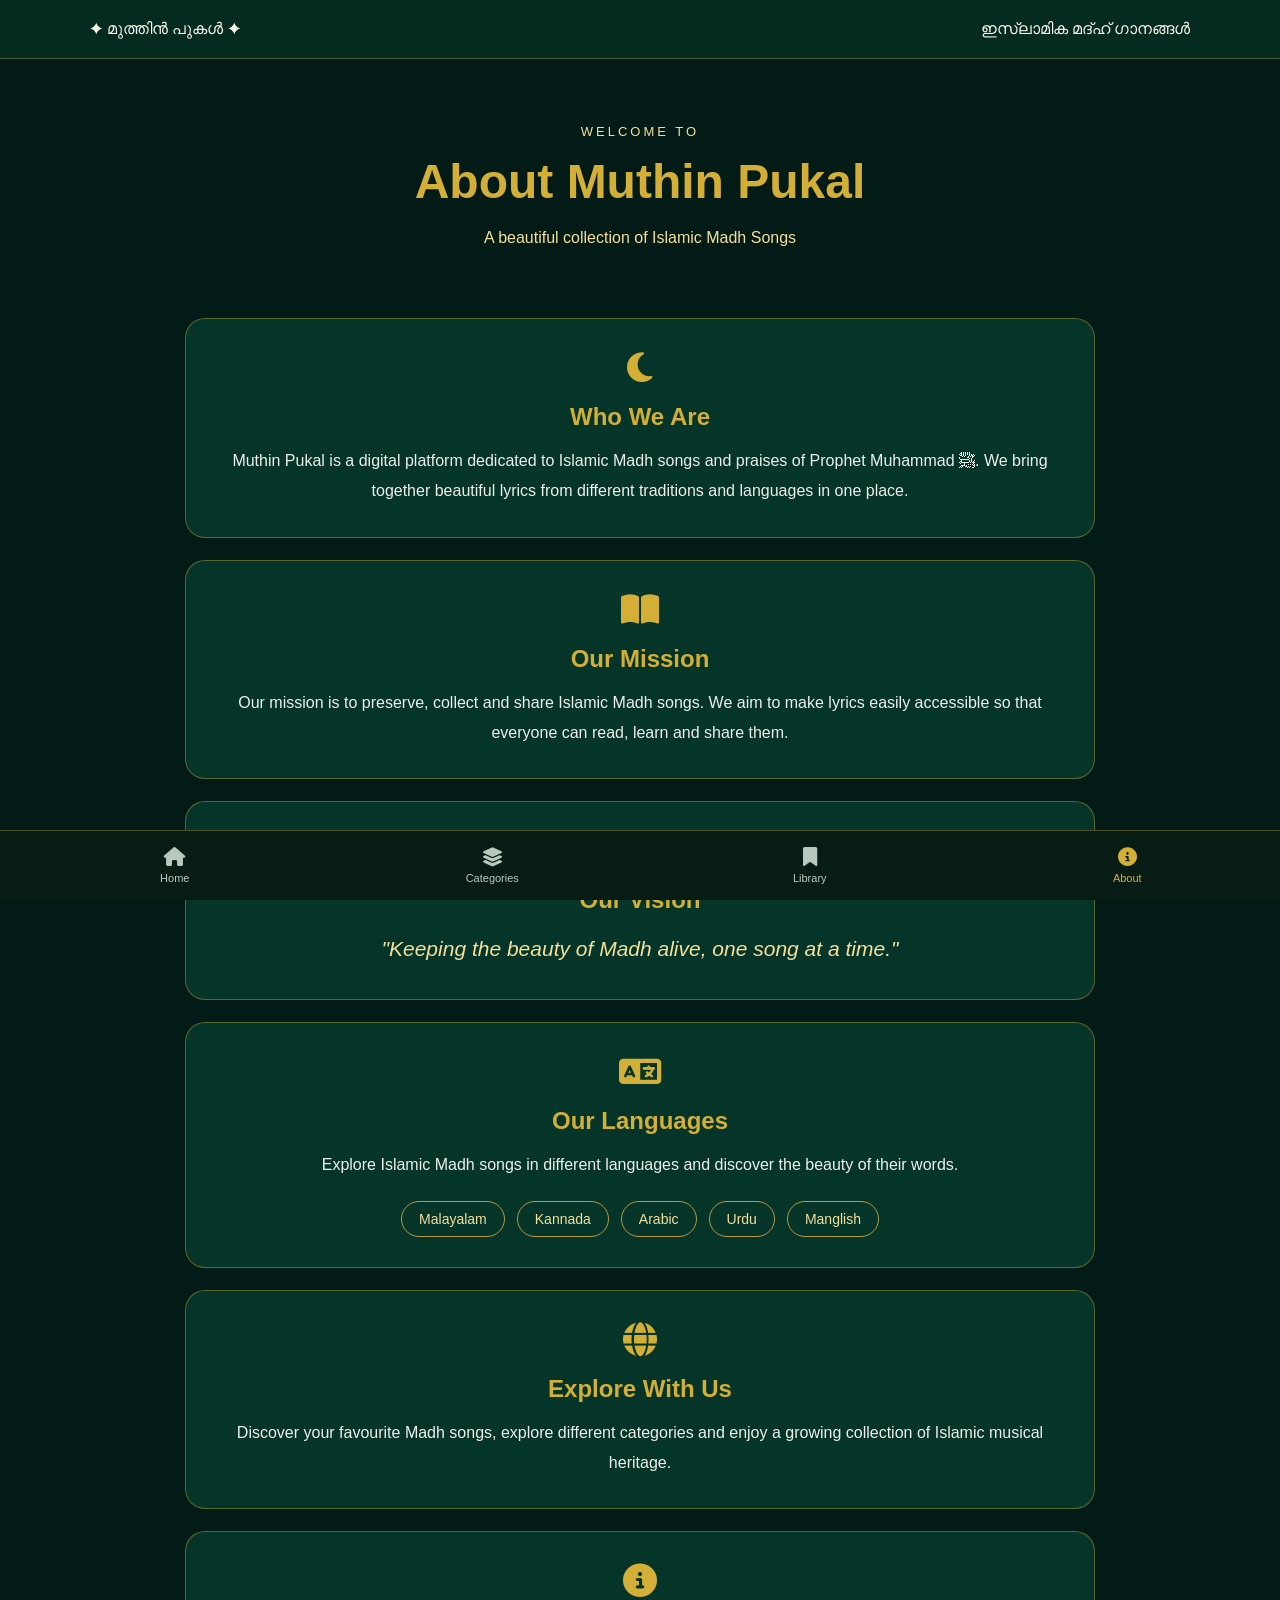
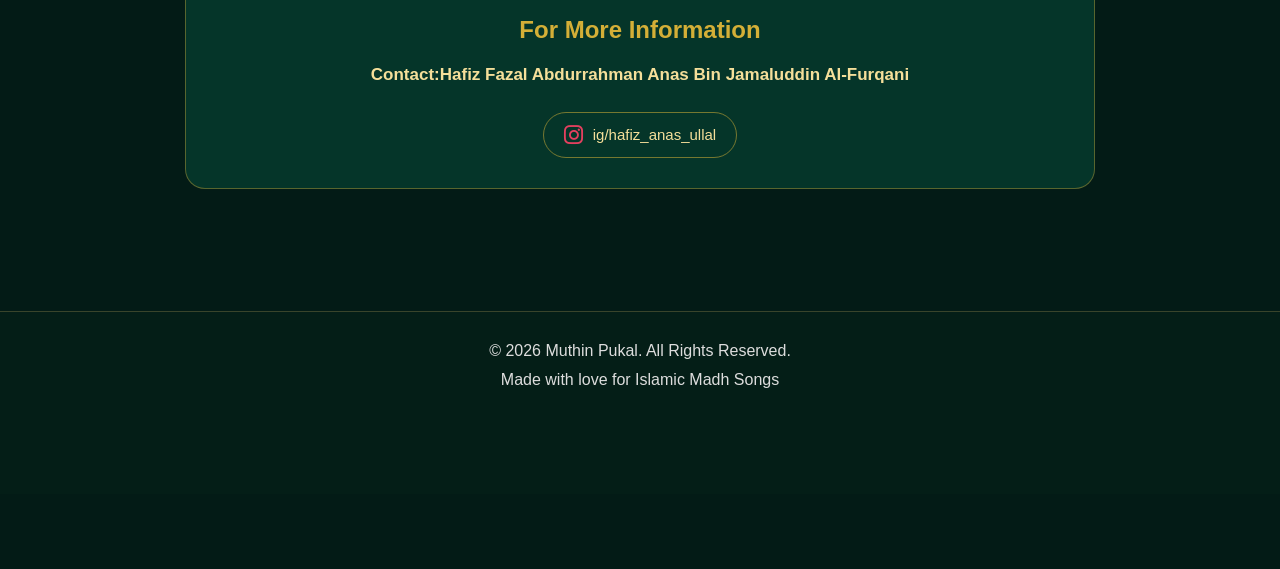
==== about.html @ 0bb001c9 "Add information section to about page" ====
<!DOCTYPE html>
<html lang="ml">
<head>
<meta charset="UTF-8">
<meta name="viewport" content="width=device-width, initial-scale=1.0">
<title>About Us | Muthin Pukal</title>

<link rel="stylesheet" href="style.css">
<link rel="stylesheet" href="https://cdnjs.cloudflare.com/ajax/libs/font-awesome/6.7.2/css/all.min.css">

<style>
.about-hero {
    text-align:center;
    padding:65px 20px 45px;
}

.about-hero .small-title {
    color:#f5df9a;
    letter-spacing:3px;
    font-size:13px;
}

.about-hero h1 {
    color:#d4af37;
    font-size:clamp(32px,5vw,48px);
    margin:15px 0;
}

.about-hero p {
    color:#f5df9a;
    font-size:16px;
    line-height:1.8;
}

.about-container {
    max-width:950px;
    margin:0 auto;
    padding:20px 20px 100px;
}

.about-card {
    background:rgba(7,61,48,.78);
    border:1px solid rgba(212,175,55,.4);
    border-radius:20px;
    padding:30px;
    margin-bottom:22px;
    text-align:center;
    transition:.3s;
}

.about-card:hover {
    transform:translateY(-4px);
    border-color:#d4af37;
}

.about-icon {
    color:#d4af37;
    font-size:34px;
    margin-bottom:15px;
}

.about-card h2 {
    color:#d4af37;
    margin-bottom:15px;
}

.about-card p {
    color:#eee;
    line-height:1.9;
    font-size:16px;
}

.about-quote {
    color:#f5df9a !important;
    font-size:21px !important;
    font-style:italic;
}

.language-list {
    display:flex;
    justify-content:center;
    flex-wrap:wrap;
    gap:12px;
    margin-top:20px;
}

.language-list span {
    color:#f5df9a;
    border:1px solid #b99a38;
    padding:9px 17px;
    border-radius:25px;
    font-size:14px;
}

/* For More Information */
.information-name {
    color:#f5df9a !important;
    font-size:17px !important;
    font-weight:600;
    margin:15px 0 20px;
}

.instagram-link {
    display:inline-flex;
    align-items:center;
    justify-content:center;
    gap:10px;
    color:#f5df9a;
    text-decoration:none;
    border:1px solid rgba(212,175,55,.55);
    padding:11px 20px;
    border-radius:30px;
    transition:.3s;
    font-size:15px;
}

.instagram-link i {
    font-size:22px;
    color:#E4405F;
}

.instagram-link:hover {
    background:rgba(212,175,55,.12);
    border-color:#d4af37;
    transform:translateY(-3px);
}

.about-footer {
    text-align:center;
    padding:25px 15px 100px;
    color:#ddd;
    line-height:1.8;
}

/* Bottom Navigation */
.mp-bottom-nav {
    position:fixed;
    bottom:0;
    left:0;
    width:100%;
    z-index:999;
    display:flex;
    justify-content:space-around;
    background:#071c15;
    border-top:1px solid rgba(212,175,55,.35);
    padding:10px 5px calc(10px + env(safe-area-inset-bottom));
}

.mp-bottom-nav a {
    text-decoration:none;
    color:#b9c8bf;
    display:flex;
    flex-direction:column;
    align-items:center;
    gap:5px;
    font-size:11px;
    min-width:55px;
}

.mp-bottom-nav a i {
    font-size:19px;
}

.mp-bottom-nav a.active {
    color:#d4af37;
}

body {
    padding-bottom:75px;
}
</style>
</head>

<body>

<header>
    <div class="logo">✦ മുത്തിൻ പുകൾ ✦</div>
    <p>ഇസ്‌ലാമിക മദ്ഹ് ഗാനങ്ങൾ</p>
</header>

<section class="about-hero">
    <div class="small-title">WELCOME TO</div>
    <h1>About Muthin Pukal</h1>
    <p>A beautiful collection of Islamic Madh Songs</p>
</section>

<main class="about-container">

    <section class="about-card">
        <div class="about-icon">
            <i class="fa-solid fa-moon"></i>
        </div>
        <h2>Who We Are</h2>
        <p>
            Muthin Pukal is a digital platform dedicated to Islamic
            Madh songs and praises of Prophet Muhammad ﷺ.
            We bring together beautiful lyrics from different
            traditions and languages in one place.
        </p>
    </section>

    <section class="about-card">
        <div class="about-icon">
            <i class="fa-solid fa-book-open"></i>
        </div>
        <h2>Our Mission</h2>
        <p>
            Our mission is to preserve, collect and share Islamic
            Madh songs. We aim to make lyrics easily accessible
            so that everyone can read, learn and share them.
        </p>
    </section>

    <section class="about-card">
        <div class="about-icon">
            <i class="fa-solid fa-heart"></i>
        </div>
        <h2>Our Vision</h2>
        <p class="about-quote">
            "Keeping the beauty of Madh alive, one song at a time."
        </p>
    </section>

    <section class="about-card">
        <div class="about-icon">
            <i class="fa-solid fa-language"></i>
        </div>
        <h2>Our Languages</h2>
        <p>
            Explore Islamic Madh songs in different languages
            and discover the beauty of their words.
        </p>
        <div class="language-list">
            <span>Malayalam</span>
            <span>Kannada</span>
            <span>Arabic</span>
            <span>Urdu</span>
            <span>Manglish</span>
        </div>
    </section>

    <section class="about-card">
        <div class="about-icon">
            <i class="fa-solid fa-globe"></i>
        </div>
        <h2>Explore With Us</h2>
        <p>
            Discover your favourite Madh songs, explore different
            categories and enjoy a growing collection of Islamic
            musical heritage.
        </p>
    </section>

    <!-- For More Information -->
    <section class="about-card">
        <div class="about-icon">
            <i class="fa-solid fa-circle-info"></i>
        </div>

        <h2>For More Information</h2>

        <p class="information-name">
            Contact:Hafiz Fazal Abdurrahman Anas Bin Jamaluddin Al-Furqani
        </p>

        <a
            href="https://www.instagram.com/hafiz_anas_ullal/"
            target="_blank"
            rel="noopener noreferrer"
            class="instagram-link"
        >
            <i class="fa-brands fa-instagram"></i>
            <span>ig/hafiz_anas_ullal</span>
        </a>
    </section>

</main>

<footer class="about-footer">
    <p>© 2026 Muthin Pukal. All Rights Reserved.</p>
    <p>Made with love for Islamic Madh Songs</p>
</footer>

<nav class="mp-bottom-nav">
    <a href="index.html">
        <i class="fa-solid fa-house"></i>
        <span>Home</span>
    </a>
    <a href="categories.html">
        <i class="fa-solid fa-layer-group"></i>
        <span>Categories</span>
    </a>
    <a href="library.html">
        <i class="fa-solid fa-bookmark"></i>
        <span>Library</span>
    </a>
    <a href="about.html" class="active">
        <i class="fa-solid fa-circle-info"></i>
        <span>About</span>
    </a>
</nav>

</body>
</html>
---- style.css ----
/* MUTHIN PUKAL - PREMIUM ISLAMIC THEME */

@import url('https://fonts.googleapis.com/css2?family=Amiri:wght@400;700&family=Poppins:wght@300;400;500;600;700&display=swap');

:root {
    --green: #062c22;
    --dark: #031b16;
    --light-green: #0d4937;
    --gold: #d6b568;
    --white: #f8f5e9;
    --muted: #b8c8bd;
}

* {
    margin: 0;
    padding: 0;
    box-sizing: border-box;
}

body {
    font-family: 'Poppins', sans-serif;
    background: var(--dark);
    color: var(--white);
    min-height: 100vh;
}

header {
    background: rgba(6, 44, 34, 0.96);
    border-bottom: 1px solid rgba(214,181,104,0.3);
    padding: 20px 7%;
    display: flex;
    justify-content: space-between;
    align-items: center;
    flex-wrap: wrap;
    gap: 15px;
}

header h1 {
    color: var(--gold);
    font-size: 28px;
    font-weight: 700;
}

nav a {
    color: var(--white);
    text-decoration: none;
    margin-left: 22px;
    transition: 0.3s;
}

nav a:hover {
    color: var(--gold);
}

.hero {
    text-align: center;
    padding: 90px 20px;
    background:
    linear-gradient(rgba(3,27,22,0.83), rgba(3,27,22,0.95)),
    url('https://images.unsplash.com/photo-1519817650390-64a93db51149?w=1600');
    background-position: center;
    background-size: cover;
}

.hero h1 {
    color: var(--gold);
    font-size: clamp(32px, 5vw, 55px);
    margin-bottom: 18px;
}

.hero p {
    color: var(--muted);
    font-size: 16px;
    line-height: 1.8;
}

button {
    background: linear-gradient(135deg, #d6b568, #a98237);
    color: #10251b;
    border: none;
    padding: 12px 25px;
    border-radius: 8px;
    font-weight: 600;
    cursor: pointer;
    transition: 0.3s;
}

button:hover {
    transform: translateY(-3px);
    box-shadow: 0 6px 20px rgba(214,181,104,0.25);
}

input, textarea, select {
    background: #10382c;
    color: white;
    border: 1px solid rgba(214,181,104,0.35);
    padding: 12px;
    border-radius: 8px;
    outline: none;
    max-width: 100%;
}

input:focus, textarea:focus, select:focus {
    border-color: var(--gold);
}

.song-container, #songs-container {
    display: grid;
    grid-template-columns: repeat(auto-fit, minmax(240px, 1fr));
    gap: 22px;
    padding: 35px 7%;
}

.song-card {
    background: linear-gradient(145deg, #104333, #09271f);
    border: 1px solid rgba(214,181,104,0.25);
    border-radius: 14px;
    padding: 22px;
    transition: 0.3s;
    cursor: pointer;
}

.song-card:hover {
    transform: translateY(-6px);
    border-color: var(--gold);
    box-shadow: 0 12px 30px rgba(0,0,0,0.3);
}

.song-card h3 {
    color: var(--gold);
    margin-bottom: 10px;
}

.song-card p {
    color: var(--muted);
    line-height: 1.7;
}

section {
    padding: 35px 7%;
}

h2 {
    color: var(--gold);
    margin-bottom: 22px;
}

footer {
    background: #041e17;
    border-top: 1px solid rgba(214,181,104,0.25);
    text-align: center;
    padding: 25px;
    color: var(--muted);
}

@media (max-width: 600px) {
    header {
        justify-content: center;
        text-align: center;
    }

    nav a {
        margin: 5px 8px;
        display: inline-block;
    }

    .hero {
        padding: 65px 15px;
    }

    .song-container, #songs-container {
        padding: 20px;
        grid-template-columns: 1fr;
    }
}

/* =================================
   MUTHIN PUKAL - PREMIUM SONG CARDS
================================= */

#song-list .song-card {
    background: linear-gradient(145deg, #104333, #041f18);
    border: 1px solid rgba(214,181,104,0.3);
    border-radius: 18px;
    overflow: hidden;
    padding: 0;
    box-shadow: 0 8px 25px rgba(0,0,0,0.2);
    transition: all 0.35s ease;
}

#song-list .song-card:hover {
    transform: translateY(-7px);
    border-color: #d6b568;
    box-shadow: 0 15px 35px rgba(0,0,0,0.35);
}

.mp-song-preview {
    position: relative;
    text-align: center;
}

.mp-song-thumbnail {
    width: 100%;
    height: 190px;
    object-fit: cover;
    display: block;
}

.mp-song-placeholder {
    height: 190px;
    display: flex;
    align-items: center;
    justify-content: center;
    background: linear-gradient(135deg, #14533e, #061e17);
    color: #d6b568;
    font-size: 55px;
}

.mp-song-title {
    color: #e4c477;
    font-size: 19px;
    padding: 18px 15px 10px;
    line-height: 1.6;
}

.mp-open-song {
    margin: 5px 15px 20px;
    padding: 11px 25px;
    border-radius: 25px;
    background: linear-gradient(135deg, #e4c477, #b38b3d);
    color: #08271d;
    font-weight: 600;
    border: none;
    cursor: pointer;
    transition: 0.3s;
}

.mp-open-song:hover {
    transform: scale(1.05);
}

.mp-song-details {
    padding: 20px;
    background: rgba(2,20,15,0.65);
    border-top: 1px solid rgba(214,181,104,0.25);
    color: #eee8d8;
    line-height: 1.9;
}

.mp-song-details[hidden] {
    display: none !important;
}

.mp-song-details h4 {
    color: #d6b568;
    margin: 20px 0 10px;
}

.lyrics-tabs {
    display: flex;
    flex-wrap: wrap;
    gap: 8px;
    margin: 18px 0;
}

.lyrics-tabs button {
    background: #14533e;
    color: #e4c477;
    border: 1px solid #b38b3d;
    padding: 8px 15px;
    border-radius: 20px;
    cursor: pointer;
}

.lyrics-tabs button:hover {
    background: #d6b568;
    color: #08271d;
}

.lyrics-content {
    background: #10382c;
    padding: 18px;
    border-radius: 10px;
    margin-bottom: 15px;
    color: #fff4dc;
    line-height: 2;
    overflow-wrap: anywhere;
}

.mp-song-details audio {
    margin: 15px 0;
}

.mp-song-details iframe {
    border: 1px solid rgba(214,181,104,0.3);
    border-radius: 12px;
    margin-top: 10px;
    max-width: 100%;
}

@media (max-width: 600px) {
    .mp-song-thumbnail,
    .mp-song-placeholder {
        height: 180px;
    }

    .mp-song-title {
        font-size: 17px;
    }
}

/* MALAYALAM HOMEPAGE FONT */

body {
    font-family: 'Anek Malayalam', sans-serif;
}

.mp-home-intro h1,
.mp-home-intro p,
.mp-library-heading h2,
.mp-library-heading p,
header .logo {
    font-family: 'Anek Malayalam', sans-serif;
}
/* Premium Lyrics Reading Experience */

.lyrics-content {
    line-height: 2.2;
    font-size: 19px;
    padding: 22px;
    border-radius: 12px;
    margin-top: 15px;
    text-align: center;
    overflow-wrap: break-word;
}

.lyrics-content.malayalam {
    font-family: 'Anek Malayalam', sans-serif;
}

.lyrics-content.kannada {
    font-family: 'Noto Sans Kannada', sans-serif;
}

.lyrics-content.arabic {
    font-family: 'Amiri', serif;
    font-size: 25px;
    line-height: 2.5;
    direction: rtl;
}

.lyrics-content.urdu {
    font-family: 'Noto Nastaliq Urdu', serif;
    font-size: 23px;
    line-height: 2.5;
    direction: rtl;
}
.mp-download-pdf {
    background: linear-gradient(135deg, #14533c, #1d7652);
    color: #ffffff;
    border: 1px solid #c5a45d;
    padding: 11px 20px;
    margin: 10px 5px;
    border-radius: 8px;
    font-weight: 600;
    cursor: pointer;
    transition: 0.3s ease;
}

.mp-download-pdf:hover {
    background: #c5a45d;
    color: #173e2e;
    transform: translateY(-2px);
}

/* YOUTUBE STYLE BOTTOM NAVIGATION */

.mp-bottom-nav {
    position: fixed;
    bottom: 0;
    left: 0;
    width: 100%;
    height: 70px;
    background: rgba(4, 30, 23, 0.97);
    border-top: 1px solid rgba(214, 181, 104, 0.35);
    display: flex;
    justify-content: space-around;
    align-items: center;
    z-index: 9999;
    backdrop-filter: blur(12px);
    box-sizing: border-box;
}

.mp-nav-item {
    flex: 1;
    text-decoration: none;
    color: #aabbb0;
    display: flex;
    flex-direction: column;
    align-items: center;
    justify-content: center;
    gap: 6px;
    font-size: 11px;
    transition: 0.3s;
}

.mp-nav-item i {
    font-size: 20px;
}

.mp-nav-item.active,
.mp-nav-item:hover {
    color: #e4c477;
}

body {
    padding-bottom: 75px;
}
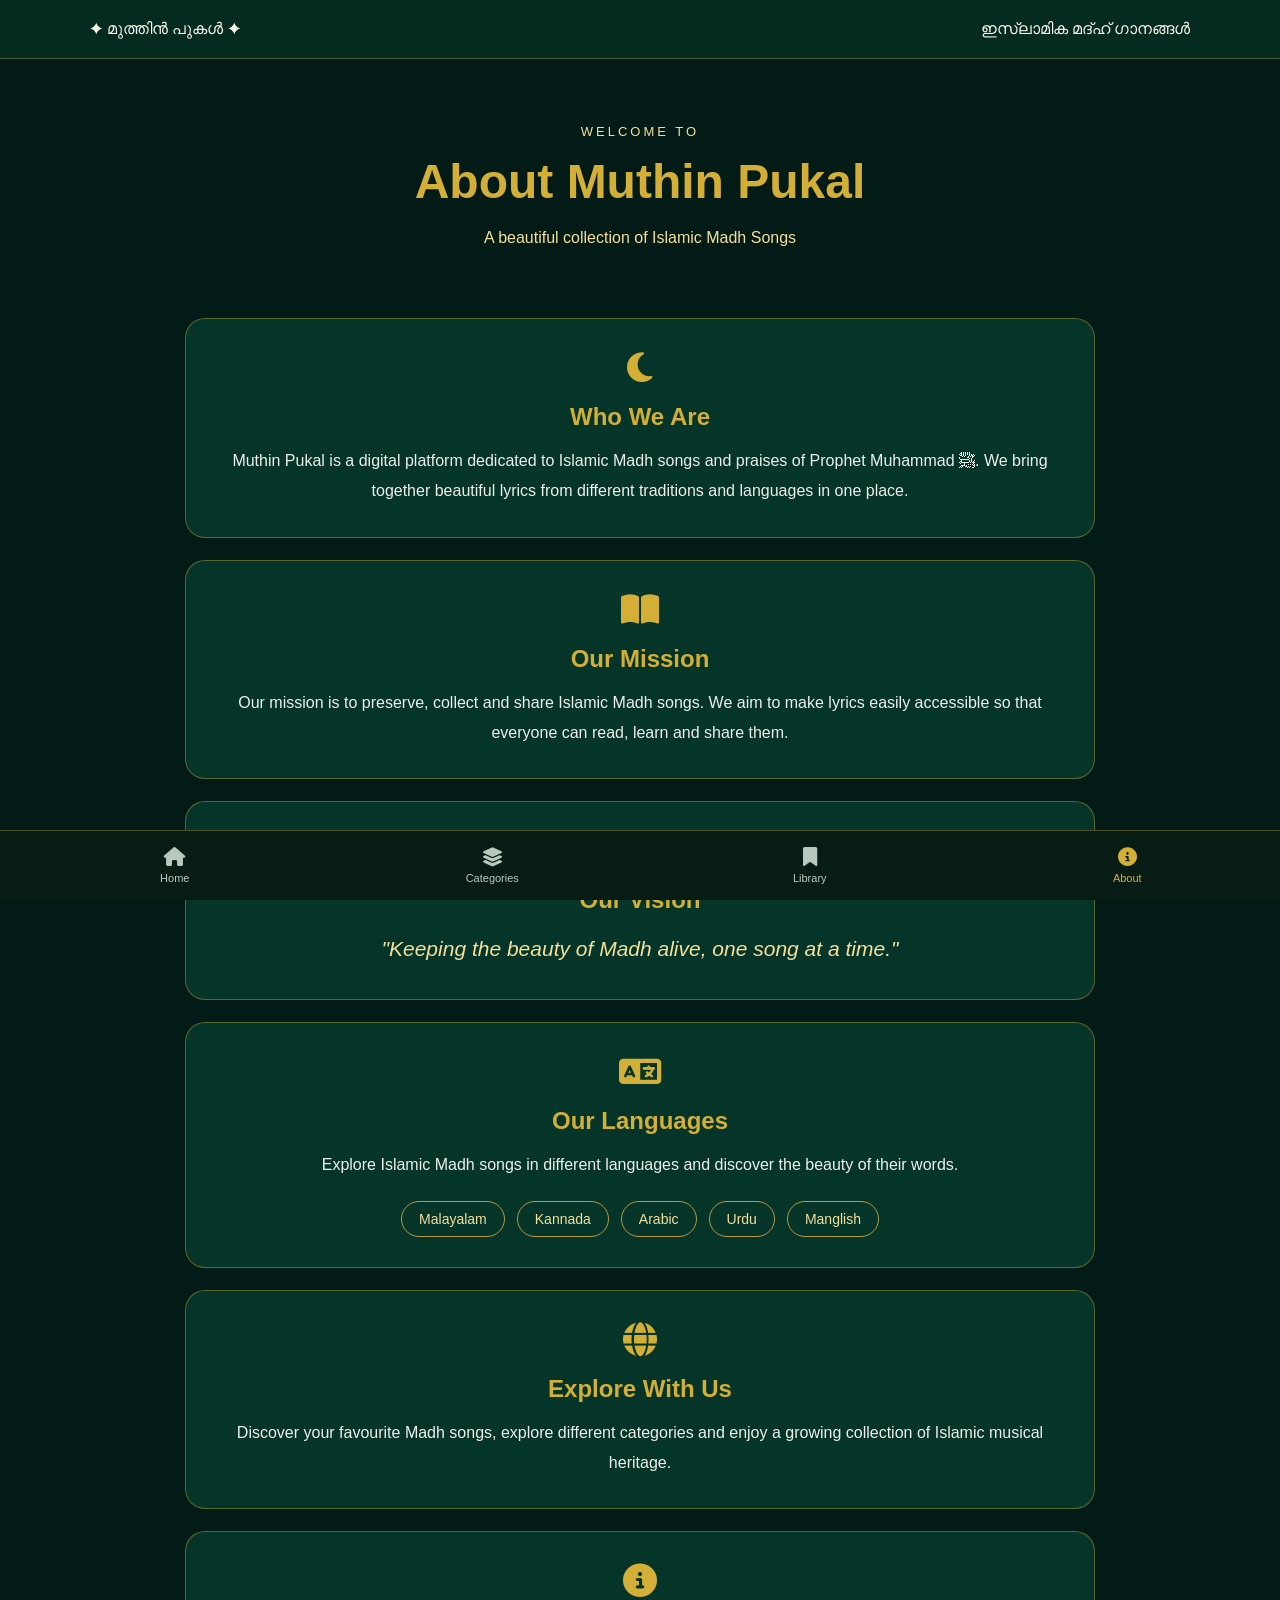
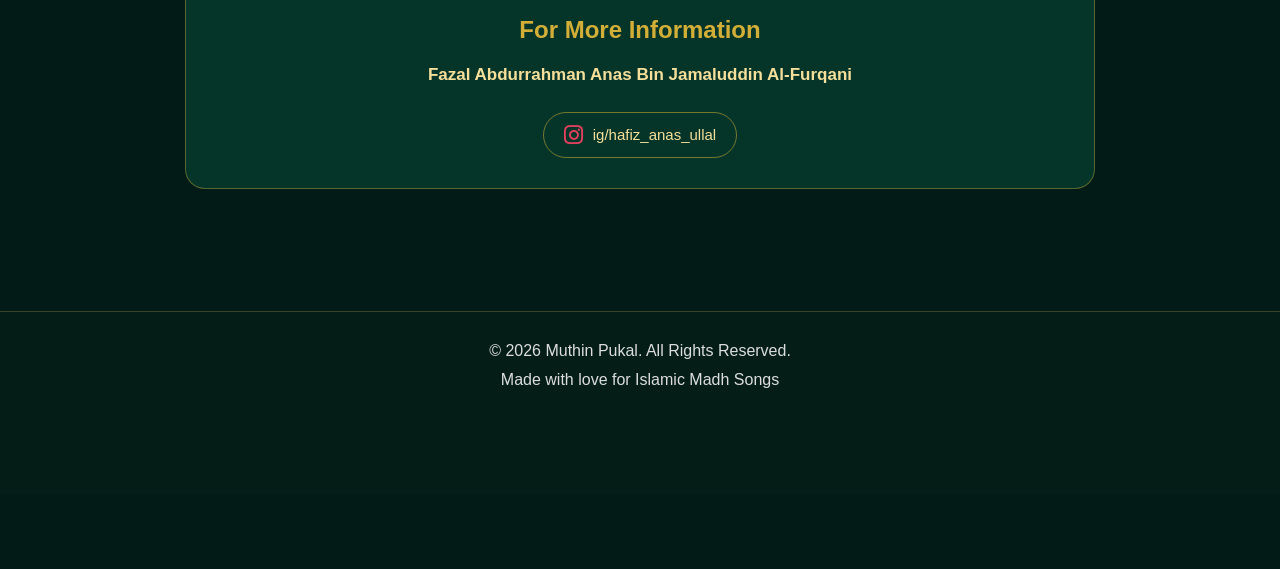
==== commit 205f0b51: "Add information section to about page" ====
--- a/about.html
+++ b/about.html
@@ -261,7 +261,7 @@
         <h2>For More Information</h2>
 
         <p class="information-name">
-            Contact:Hafiz Fazal Abdurrahman Anas Bin Jamaluddin Al-Furqani
+            Fazal Abdurrahman Anas Bin Jamaluddin Al-Furqani
         </p>
 
         <a
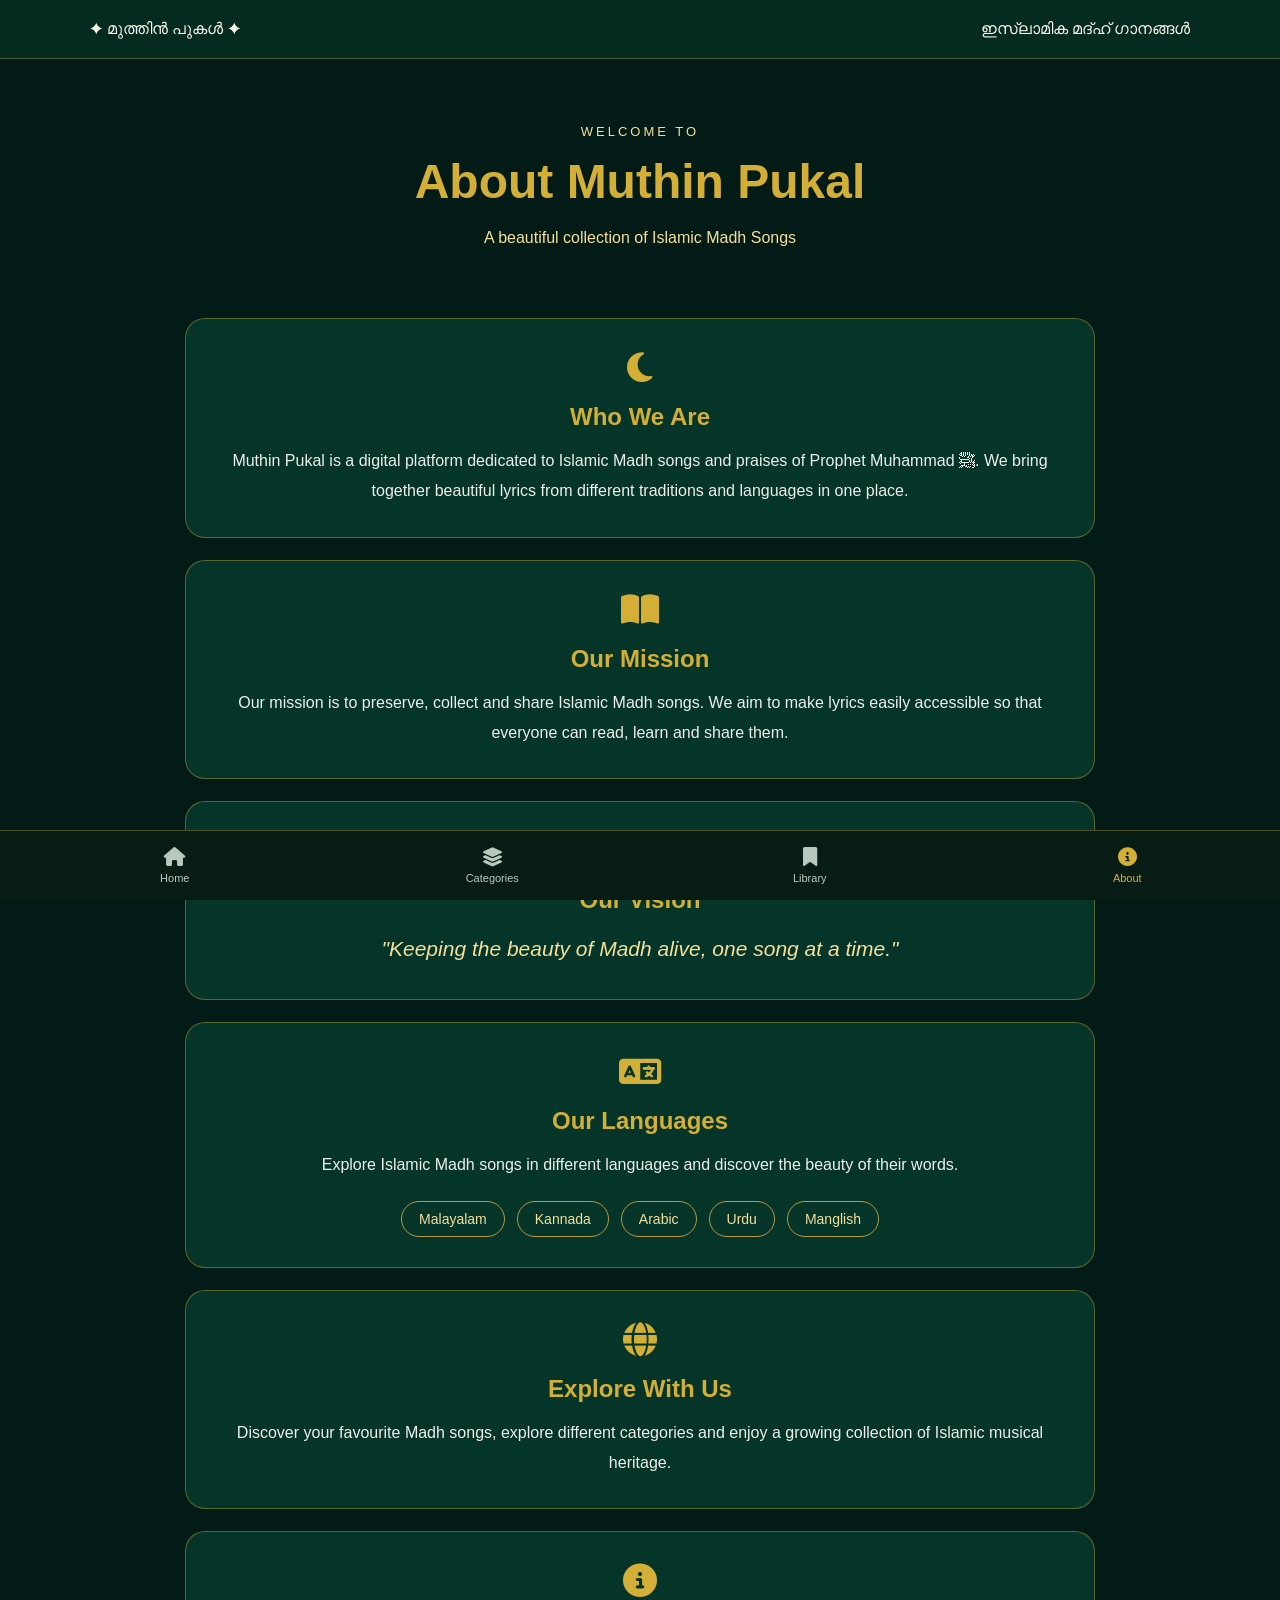
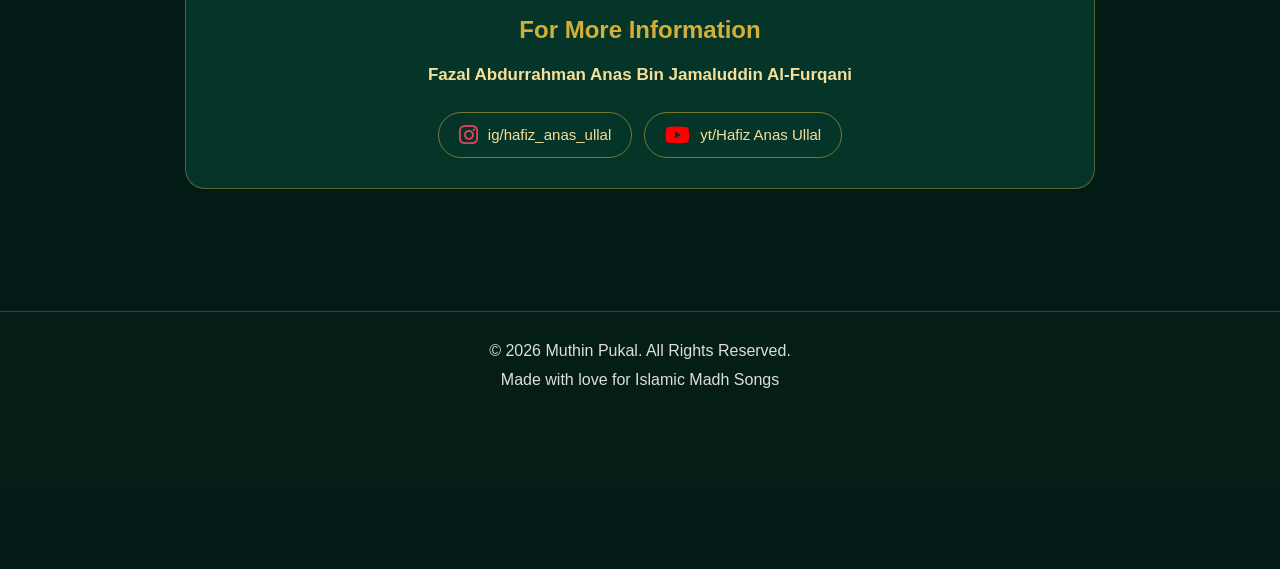
==== commit abd8eaf9: "Add information section to about page" ====
--- a/about.html
+++ b/about.html
@@ -14,31 +14,26 @@
     text-align:center;
     padding:65px 20px 45px;
 }
-
 .about-hero .small-title {
     color:#f5df9a;
     letter-spacing:3px;
     font-size:13px;
 }
-
 .about-hero h1 {
     color:#d4af37;
     font-size:clamp(32px,5vw,48px);
     margin:15px 0;
 }
-
 .about-hero p {
     color:#f5df9a;
     font-size:16px;
     line-height:1.8;
 }
-
 .about-container {
     max-width:950px;
     margin:0 auto;
     padding:20px 20px 100px;
 }
-
 .about-card {
     background:rgba(7,61,48,.78);
     border:1px solid rgba(212,175,55,.4);
@@ -48,35 +43,29 @@
     text-align:center;
     transition:.3s;
 }
-
 .about-card:hover {
     transform:translateY(-4px);
     border-color:#d4af37;
 }
-
 .about-icon {
     color:#d4af37;
     font-size:34px;
     margin-bottom:15px;
 }
-
 .about-card h2 {
     color:#d4af37;
     margin-bottom:15px;
 }
-
 .about-card p {
     color:#eee;
     line-height:1.9;
     font-size:16px;
 }
-
 .about-quote {
     color:#f5df9a !important;
     font-size:21px !important;
     font-style:italic;
 }
-
 .language-list {
     display:flex;
     justify-content:center;
@@ -84,7 +73,6 @@
     gap:12px;
     margin-top:20px;
 }
-
 .language-list span {
     color:#f5df9a;
     border:1px solid #b99a38;
@@ -93,15 +81,21 @@
     font-size:14px;
 }
 
-/* For More Information */
+/* Contact Information */
 .information-name {
     color:#f5df9a !important;
     font-size:17px !important;
     font-weight:600;
     margin:15px 0 20px;
 }
-
-.instagram-link {
+.social-links {
+    display:flex;
+    justify-content:center;
+    align-items:center;
+    flex-wrap:wrap;
+    gap:12px;
+}
+.social-link {
     display:inline-flex;
     align-items:center;
     justify-content:center;
@@ -114,18 +108,20 @@
     transition:.3s;
     font-size:15px;
 }
-
-.instagram-link i {
+.social-link i {
     font-size:22px;
+}
+.social-link .fa-instagram {
     color:#E4405F;
 }
-
-.instagram-link:hover {
+.social-link .fa-youtube {
+    color:#FF0000;
+}
+.social-link:hover {
     background:rgba(212,175,55,.12);
     border-color:#d4af37;
     transform:translateY(-3px);
 }
-
 .about-footer {
     text-align:center;
     padding:25px 15px 100px;
@@ -146,7 +142,6 @@
     border-top:1px solid rgba(212,175,55,.35);
     padding:10px 5px calc(10px + env(safe-area-inset-bottom));
 }
-
 .mp-bottom-nav a {
     text-decoration:none;
     color:#b9c8bf;
@@ -157,15 +152,12 @@
     font-size:11px;
     min-width:55px;
 }
-
 .mp-bottom-nav a i {
     font-size:19px;
 }
-
 .mp-bottom-nav a.active {
     color:#d4af37;
 }
-
 body {
     padding-bottom:75px;
 }
@@ -264,15 +256,29 @@
             Fazal Abdurrahman Anas Bin Jamaluddin Al-Furqani
         </p>
 
-        <a
-            href="https://www.instagram.com/hafiz_anas_ullal/"
-            target="_blank"
-            rel="noopener noreferrer"
-            class="instagram-link"
-        >
-            <i class="fa-brands fa-instagram"></i>
-            <span>ig/hafiz_anas_ullal</span>
-        </a>
+        <div class="social-links">
+
+            <a
+                href="https://www.instagram.com/_hafiz_anas_ullal_/"
+                target="_blank"
+                rel="noopener noreferrer"
+                class="social-link"
+            >
+                <i class="fa-brands fa-instagram"></i>
+                <span>ig/hafiz_anas_ullal</span>
+            </a>
+
+            <a
+                href="YOUR_YOUTUBE_CHANNEL_LINK"
+                target="_blank"
+                rel="noopener noreferrer"
+                class="social-link"
+            >
+                <i class="fa-brands fa-youtube"></i>
+                <span>yt/Hafiz Anas Ullal</span>
+            </a>
+
+        </div>
     </section>
 
 </main>
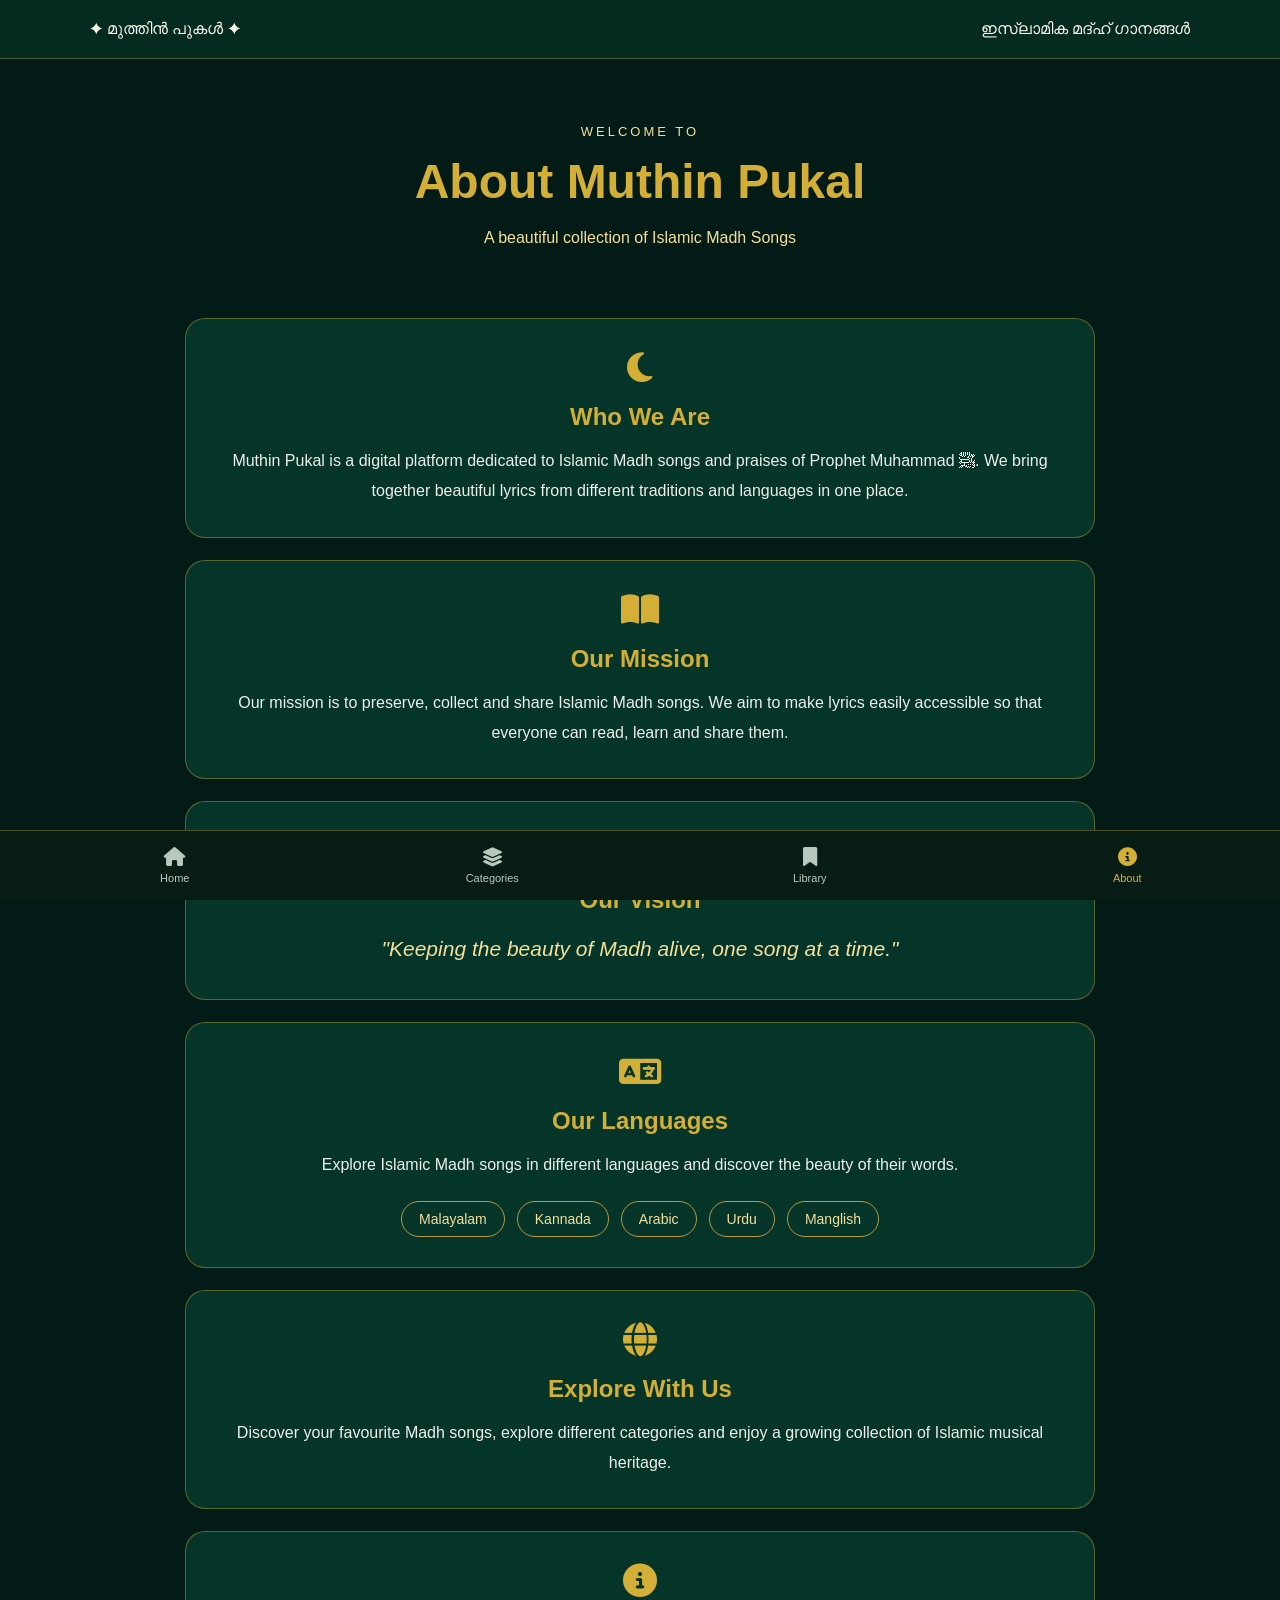
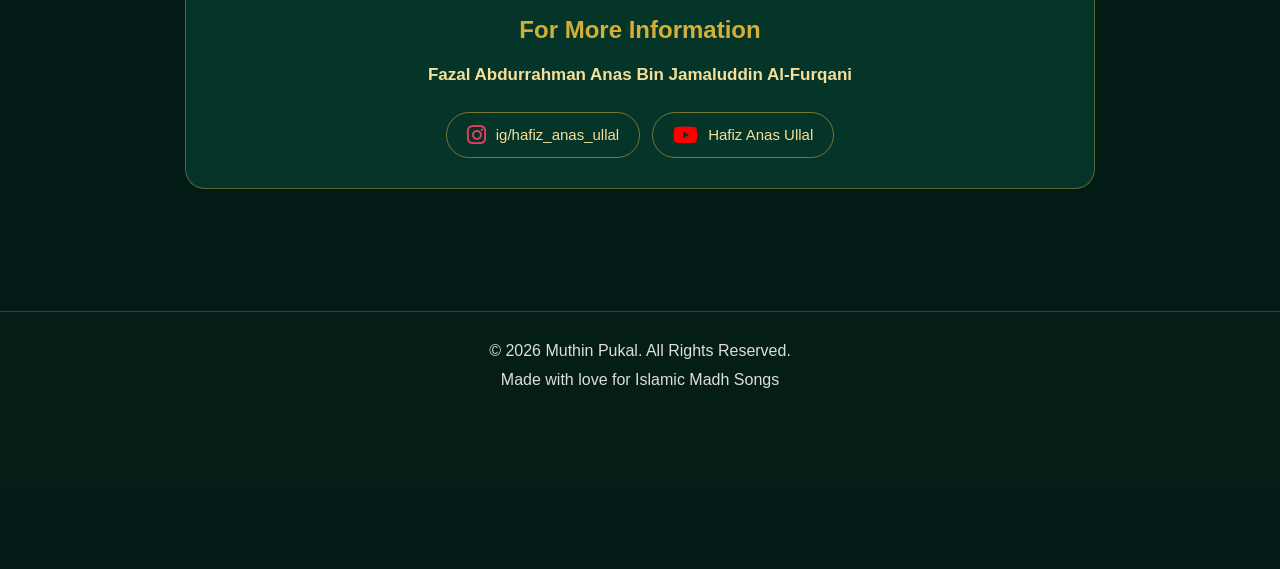
==== commit 4faf05db: "Update About page social links" ====
--- a/about.html
+++ b/about.html
@@ -275,7 +275,7 @@
                 class="social-link"
             >
                 <i class="fa-brands fa-youtube"></i>
-                <span>yt/Hafiz Anas Ullal</span>
+                <span>Hafiz Anas Ullal</span>
             </a>
 
         </div>
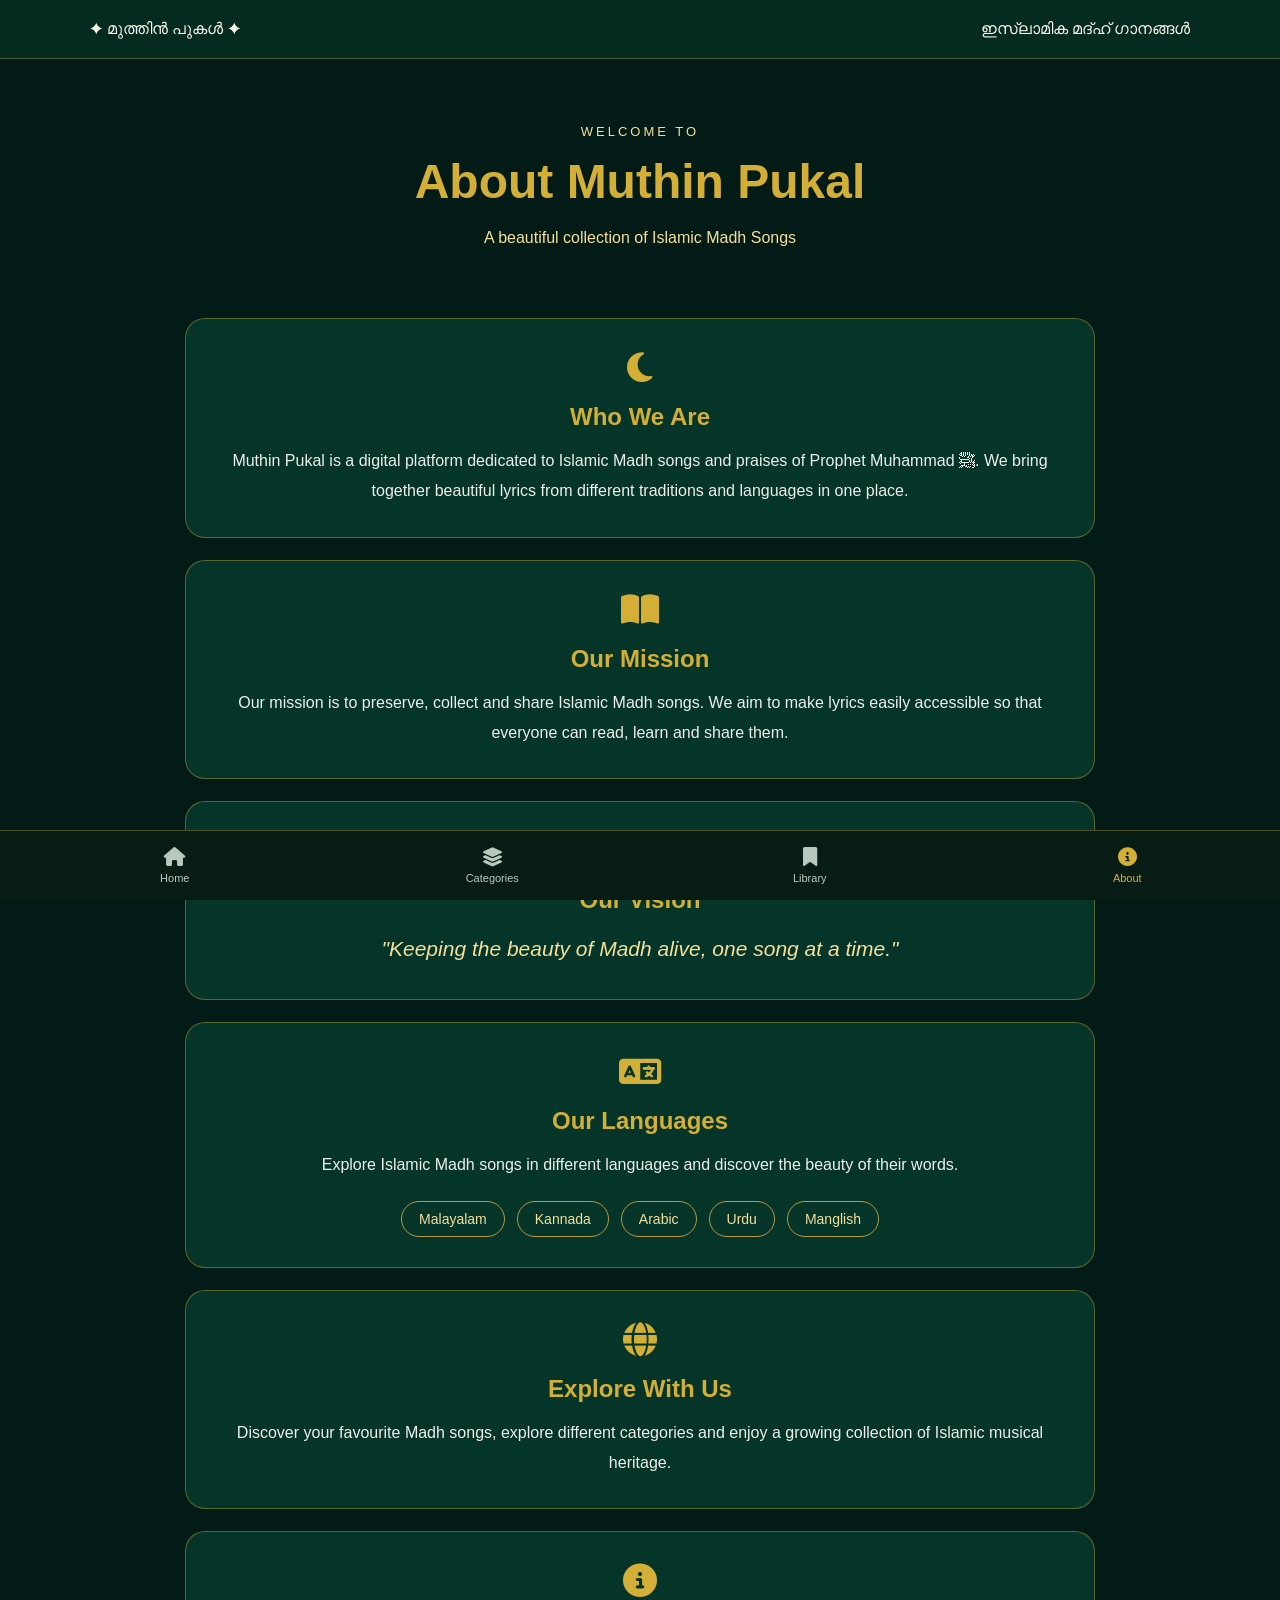
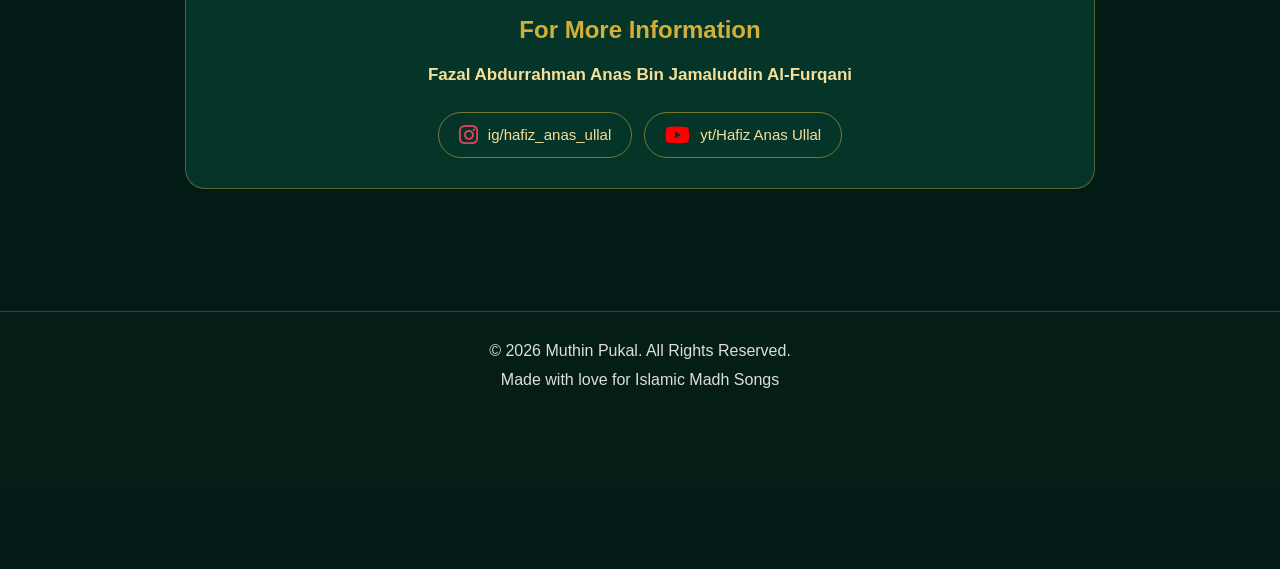
==== commit 6bab0e90: "Update About page social links" ====
--- a/about.html
+++ b/about.html
@@ -275,7 +275,7 @@
                 class="social-link"
             >
                 <i class="fa-brands fa-youtube"></i>
-                <span>Hafiz Anas Ullal</span>
+                <span>yt/Hafiz Anas Ullal</span>
             </a>
 
         </div>
